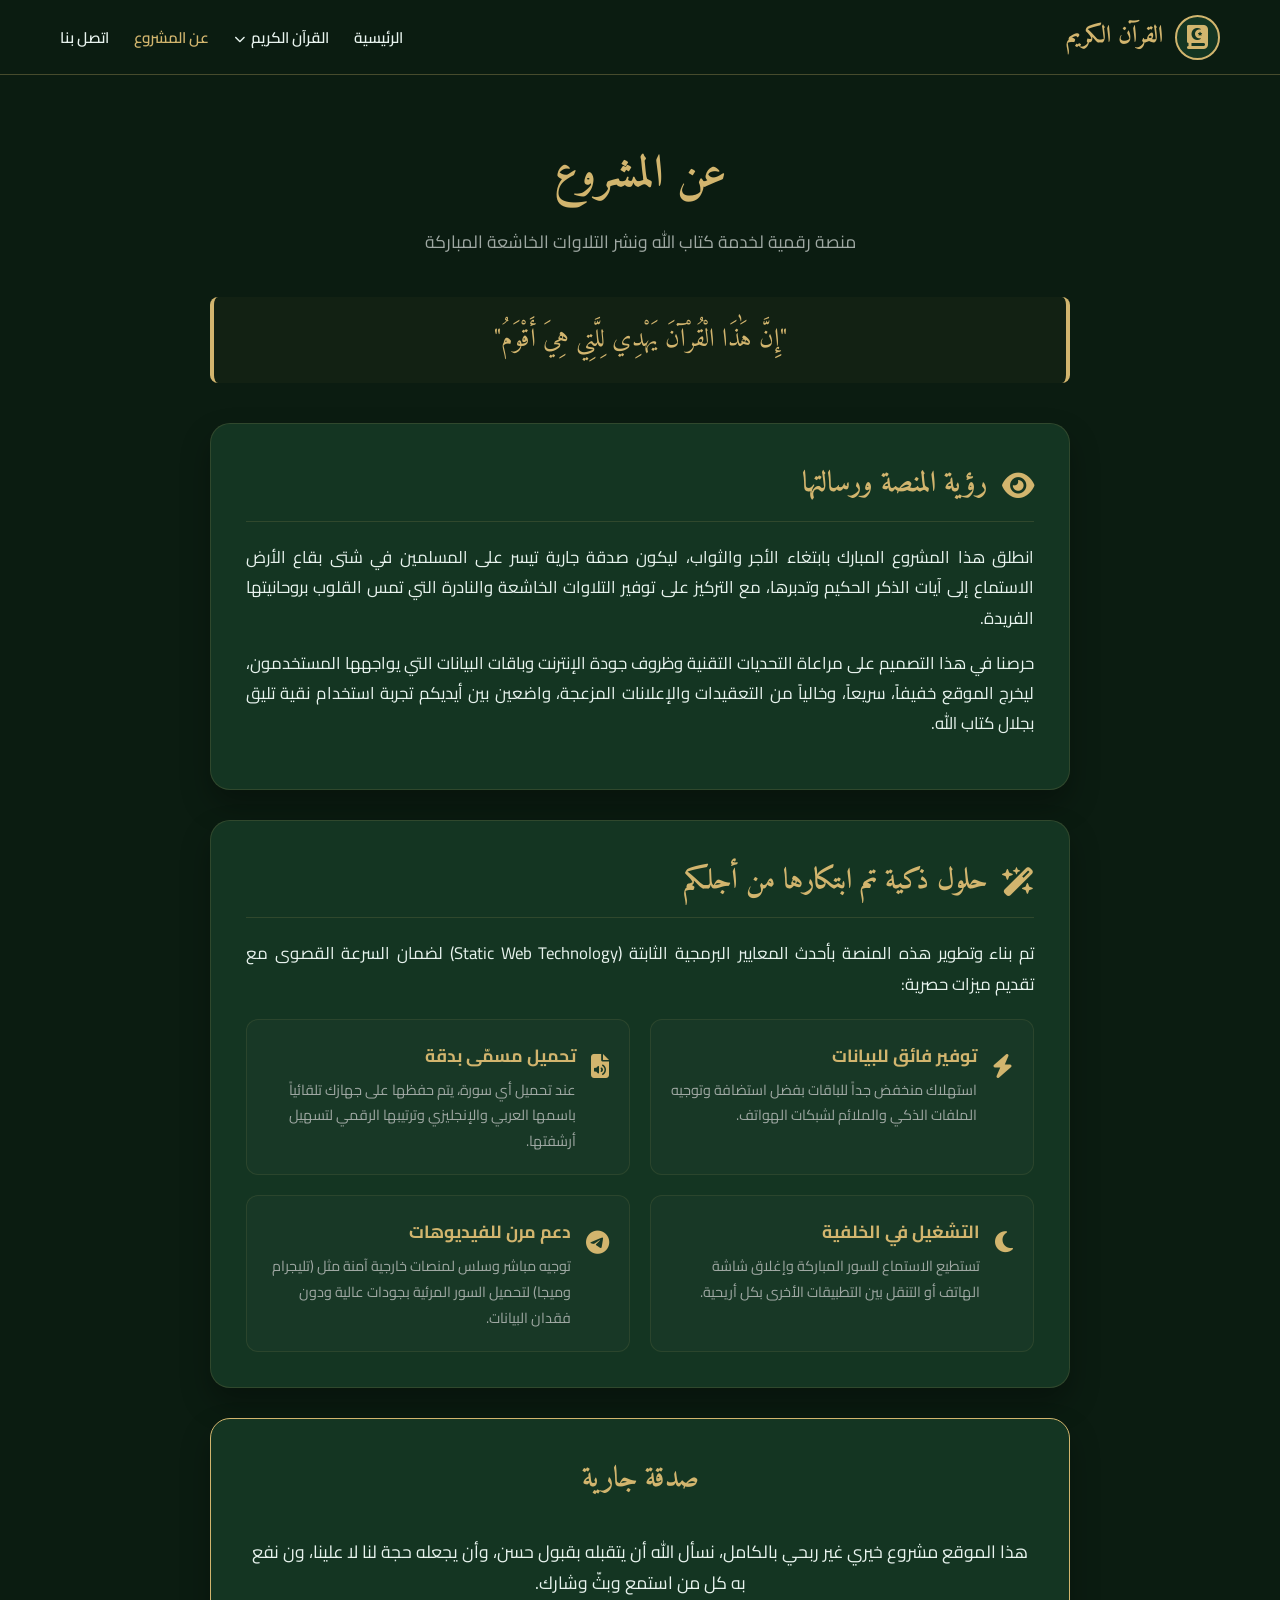
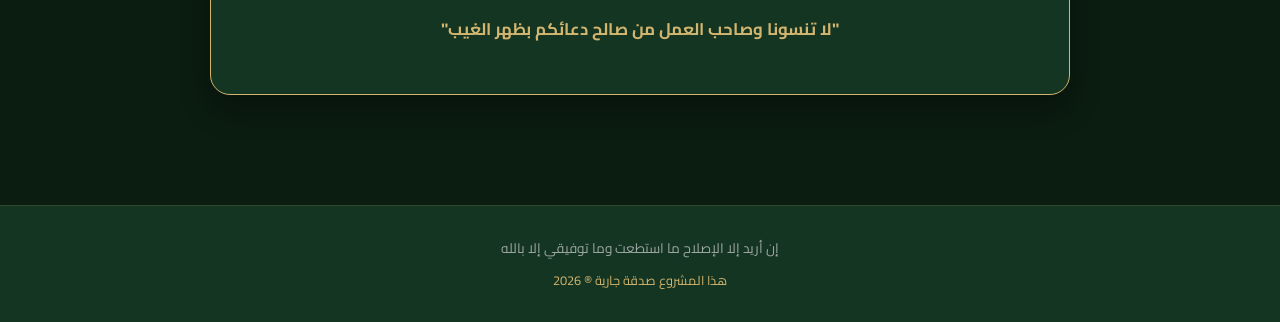
==== about.html @ a62d52bf "Create about.html" ====
<!DOCTYPE html>
<html lang="ar" dir="rtl">
<head>
    <meta charset="UTF-8">
    <meta name="viewport" content="width=device-width, initial-scale=1.0">
    <title>عن المشروع | المصحف الإلكتروني التفاعلي</title>
    <link rel="preconnect" href="https://fonts.googleapis.com">
    <link rel="preconnect" href="https://fonts.gstatic.com" crossorigin>
    <link href="https://fonts.googleapis.com/css2?family=Cairo:wght@300;400;600;700&family=Amiri:ital@0;1&display=swap" rel="stylesheet">
    <link rel="stylesheet" href="https://cdnjs.cloudflare.com/ajax/libs/font-awesome/6.4.0/css/all.min.css">
    
    <style>
        :root {
            --primary-green: #1a5e37; 
            --accent-gold: #d2b56e;    
            --bg-dark: #0b1c11;       
            --bg-card: #143522;       
            --text-light: #e8f3ee;    
            --text-muted: #9fa8a3;    
        }

        * { box-sizing: border-box; margin: 0; padding: 0; }

        body {
            font-family: 'Cairo', sans-serif;
            background-color: var(--bg-dark);
            color: var(--text-light);
            line-height: 1.8;
            padding-top: 75px;
        }

        /* شريط التنقل العلوي (متطابق تماماً) */
        .navbar {
            position: fixed;
            top: 0; left: 0; right: 0;
            background-color: #0b1c11; 
            border-bottom: 1px solid rgba(210, 181, 110, 0.3);
            z-index: 1000;
            height: 75px;
        }

        .nav-container {
            max-width: 1200px; margin: 0 auto;
            display: flex; justify-content: space-between; align-items: center;
            padding: 0 20px; height: 100%;
        }

        .nav-logo {
            display: flex; align-items: center; gap: 12px;
            color: var(--accent-gold); text-decoration: none;
            font-family: 'Amiri', serif; font-size: 1.5rem; font-weight: bold;
        }

        .nav-logo-icon {
            width: 45px; height: 45px; border-radius: 50%;
            border: 2px solid var(--accent-gold);
            display: flex; align-items: center; justify-content: center;
            background-color: var(--bg-card); color: var(--accent-gold);
        }

        .nav-links { display: flex; list-style: none; gap: 25px; align-items: center; }
        .nav-links a {
            color: var(--text-light); text-decoration: none;
            font-size: 0.95rem; font-weight: 600; transition: color 0.3s;
        }
        .nav-links a:hover, .nav-links a.active { color: var(--accent-gold); }

        /* القائمة المنسدلة */
        .dropdown { position: relative; }
        .dropdown-menu {
            display: none; position: absolute;
            top: 100%; right: 0; background-color: #0b1c11;
            border: 1px solid rgba(210, 181, 110, 0.3); border-radius: 8px;
            list-style: none; min-width: 180px; box-shadow: 0 8px 16px rgba(0,0,0,0.5);
            padding: 10px 0;
        }
        .dropdown-menu li a { display: block; padding: 10px 20px; color: var(--text-light); font-size: 0.9rem; }
        .dropdown-menu li a:hover { background-color: var(--bg-card); color: var(--accent-gold); }
        .dropdown:hover .dropdown-menu { display: block; }

        .burger { display: pointer; cursor: pointer; color: var(--accent-gold); font-size: 1.5rem; display: none; }

        /* حاوية المحتوى الرئيسي */
        .about-container {
            max-width: 900px; margin: 40px auto; padding: 20px;
        }

        .about-header {
            text-align: center; margin-bottom: 40px;
        }
        .about-header h1 {
            font-family: 'Amiri', serif; color: var(--accent-gold); font-size: 2.8rem; margin-bottom: 10px;
        }
        .about-header p { color: var(--text-muted); font-size: 1.1rem; }

        /* بطاقات المحتوى */
        .content-card {
            background-color: var(--bg-card); border-radius: 20px; padding: 35px;
            border: 1px solid rgba(210, 181, 110, 0.15); box-shadow: 0 15px 30px rgba(0,0,0,0.3);
            margin-bottom: 30px;
        }

        .content-card h2 {
            font-family: 'Amiri', serif; color: var(--accent-gold); font-size: 1.8rem;
            margin-bottom: 20px; display: flex; align-items: center; gap: 15px;
            border-bottom: 1px solid rgba(210, 181, 110, 0.15); padding-bottom: 10px;
        }

        .content-card p {
            font-size: 1.05rem; color: var(--text-light); text-align: justify; margin-bottom: 15px;
        }

        /* شبكة المميزات */
        .features-grid {
            display: grid; grid-template-columns: 1fr 1fr; gap: 20px; margin-top: 20px;
        }
        .feature-item {
            background: rgba(255,255,255,0.02); padding: 20px; border-radius: 12px;
            border: 1px solid rgba(210, 181, 110, 0.1); display: flex; gap: 15px;
        }
        .feature-icon {
            color: var(--accent-gold); font-size: 1.5rem; margin-top: 5px;
        }
        .feature-text h4 { color: var(--accent-gold); font-size: 1.1rem; margin-bottom: 5px; }
        .feature-text p { font-size: 0.9rem; color: var(--text-muted); margin: 0; text-align: right; }

        /* صندوق الآية الاستشهادية */
        .verse-box {
            text-align: center; font-family: 'Amiri', serif; font-size: 1.6rem;
            color: var(--accent-gold); padding: 20px; border-left: 4px solid var(--accent-gold);
            border-right: 4px solid var(--accent-gold); background: rgba(210, 181, 110, 0.03);
            margin: 40px 0; border-radius: 8px;
        }

        footer {
            text-align: center; padding: 30px 20px; background-color: var(--bg-card);
            color: var(--text-muted); font-size: 0.85rem; border-top: 1px solid rgba(210, 181, 110, 0.15); margin-top: 60px;
        }

        @media (max-width: 768px) {
            .nav-links {
                display: none; flex-direction: column; position: absolute;
                top: 75px; left: 0; right: 0; background-color: #0b1c11;
                padding: 20px; gap: 10px; border-bottom: 2px solid var(--accent-gold);
                text-align: center; box-shadow: 0 10px 20px rgba(0,0,0,0.5);
            }
            .nav-links.show { display: flex; }
            .dropdown-menu { position: relative; top: 0; width: 100%; box-shadow: none; border: none; display: none; }
            .dropdown.open .dropdown-menu { display: block; }
            .burger { display: block; }
            .features-grid { grid-template-columns: 1fr; }
            .about-header h1 { font-size: 2.2rem; }
            .content-card { padding: 20px; }
        }
    </style>
</head>
<body>

    <nav class="navbar">
        <div class="nav-container">
            <a href="index.html" class="nav-logo">
                <div class="nav-logo-icon"><i class="fa-solid fa-book-quran"></i></div>
                القرآن الكريم
            </a>
            <ul class="nav-links" id="navLinks">
                <li><a href="index.html">الرئيسية</a></li>
                <li class="dropdown" id="quranDropdown">
                    <a href="#" onclick="toggleDropdown(event)">القرآن الكريم <i class="fa-solid fa-chevron-down" style="font-size: 0.7rem; margin-right: 3px;"></i></a>
                    <ul class="dropdown-menu">
                        <li><a href="quran.html">استماع للمصحف</a></li>
                        <li><a href="#" onclick="alert('قريباً إن شاء الله: قسم مخصص لقراءة المصحف الشريف كاملاً ورقياً')">قراءة المصحف</a></li>
                    </ul>
                </li>
                <li><a href="about.html" class="active">عن المشروع</a></li>
                <li><a href="contact.html">اتصل بنا</a></li>
            </ul>
            <div class="burger" onclick="toggleNav()">
                <i class="fa-solid fa-bars"></i>
            </div>
        </div>
    </nav>

    <div class="about-container">
        <header class="about-header">
            <h1>عن المشروع</h1>
            <p>منصة رقمية لخدمة كتاب الله ونشر التلاوات الخاشعة المباركة</p>
        </header>

        <div class="verse-box">
            "إِنَّ هَٰذَا الْقُرْآنَ يَهْدِي لِلَّتِي هِيَ أَقْوَمُ"
        </div>

        <div class="content-card">
            <h2><i class="fa-solid fa-eye"></i> رؤية المنصة ورسالتها</h2>
            <p>
                انطلق هذا المشروع المبارك بابتغاء الأجر والثواب، ليكون صدقة جارية تيسر على المسلمين في شتى بقاع الأرض الاستماع إلى آيات الذكر الحكيم وتدبرها، مع التركيز على توفير التلاوات الخاشعة والنادرة التي تمس القلوب بروحانيتها الفريدة.
            </p>
            <p>
                حرصنا في هذا التصميم على مراعاة التحديات التقنية وظروف جودة الإنترنت وباقات البيانات التي يواجهها المستخدمون، ليخرج الموقع خفيفاً، سريعاً، وخالياً من التعقيدات والإعلانات المزعجة، واضعين بين أيديكم تجربة استخدام نقية تليق بجلال كتاب الله.
            </p>
        </div>

        <div class="content-card">
            <h2><i class="fa-solid fa-wand-magic-sparkles"></i> حلول ذكية تم ابتكارها من أجلكم</h2>
            <p>تم بناء وتطوير هذه المنصة بأحدث المعايير البرمجية الثابتة (Static Web Technology) لضمان السرعة القصوى مع تقديم ميزات حصرية:</p>
            
            <div class="features-grid">
                <div class="feature-item">
                    <div class="feature-icon"><i class="fa-solid fa-bolt"></i></div>
                    <div class="feature-text">
                        <h4>توفير فائق للبيانات</h4>
                        <p>استهلاك منخفض جداً للباقات بفضل استضافة وتوجيه الملفات الذكي والملائم لشبكات الهواتف.</p>
                    </div>
                </div>
                <div class="feature-item">
                    <div class="feature-icon"><i class="fa-solid fa-file-audio"></i></div>
                    <div class="feature-text">
                        <h4>تحميل مسمّى بدقة</h4>
                        <p>عند تحميل أي سورة، يتم حفظها على جهازك تلقائياً باسمها العربي والإنجليزي وترتيبها الرقمي لتسهيل أرشفتها.</p>
                    </div>
                </div>
                <div class="feature-item">
                    <div class="feature-icon"><i class="fa-solid fa-moon"></i></div>
                    <div class="feature-text">
                        <h4>التشغيل في الخلفية</h4>
                        <p>تستطيع الاستماع للسور المباركة وإغلاق شاشة الهاتف أو التنقل بين التطبيقات الأخرى بكل أريحية.</p>
                    </div>
                </div>
                <div class="feature-item">
                    <div class="feature-icon"><i class="fa-brands fa-telegram"></i></div>
                    <div class="feature-text">
                        <h4>دعم مرن للفيديوهات</h4>
                        <p>توجيه مباشر وسلس لمنصات خارجية آمنة مثل (تليجرام وميجا) لتحميل السور المرئية بجودات عالية ودون فقدان البيانات.</p>
                    </div>
                </div>
            </div>
        </div>

        <div class="content-card" style="text-align: center; border-color: var(--accent-gold);">
            <h2 style="justify-content: center; border: none; color: var(--accent-gold);">صدقة جارية</h2>
            <p style="text-align: center; font-size: 1.1rem;">
                هذا الموقع مشروع خيري غير ربحي بالكامل، نسأل الله أن يتقبله بقبول حسن، وأن يجعله حجة لنا لا علينا، ون نفع به كل من استمع وبثّ وشارك.
            </p>
            <p style="text-align: center; color: var(--accent-gold); font-weight: bold; margin-top: 15px;">
                "لا تنسونا وصاحب العمل من صالح دعائكم بظهر الغيب"
            </p>
        </div>
    </div>

    <footer>
        <p>إن أريد إلا الإصلاح ما استطعت وما توفيقي إلا بالله</p>
        <p style="margin-top: 8px; color: var(--accent-gold); font-size: 0.8rem;">هذا المشروع صدقة جارية ® 2026</p>
    </footer>

    <script>
        function toggleNav() { document.getElementById('navLinks').classList.toggle('show'); }
        function toggleDropdown(event) {
            if (window.innerWidth <= 768) {
                event.preventDefault();
                document.getElementById('quranDropdown').classList.toggle('open');
            }
        }
    </script>
</body>
</html>
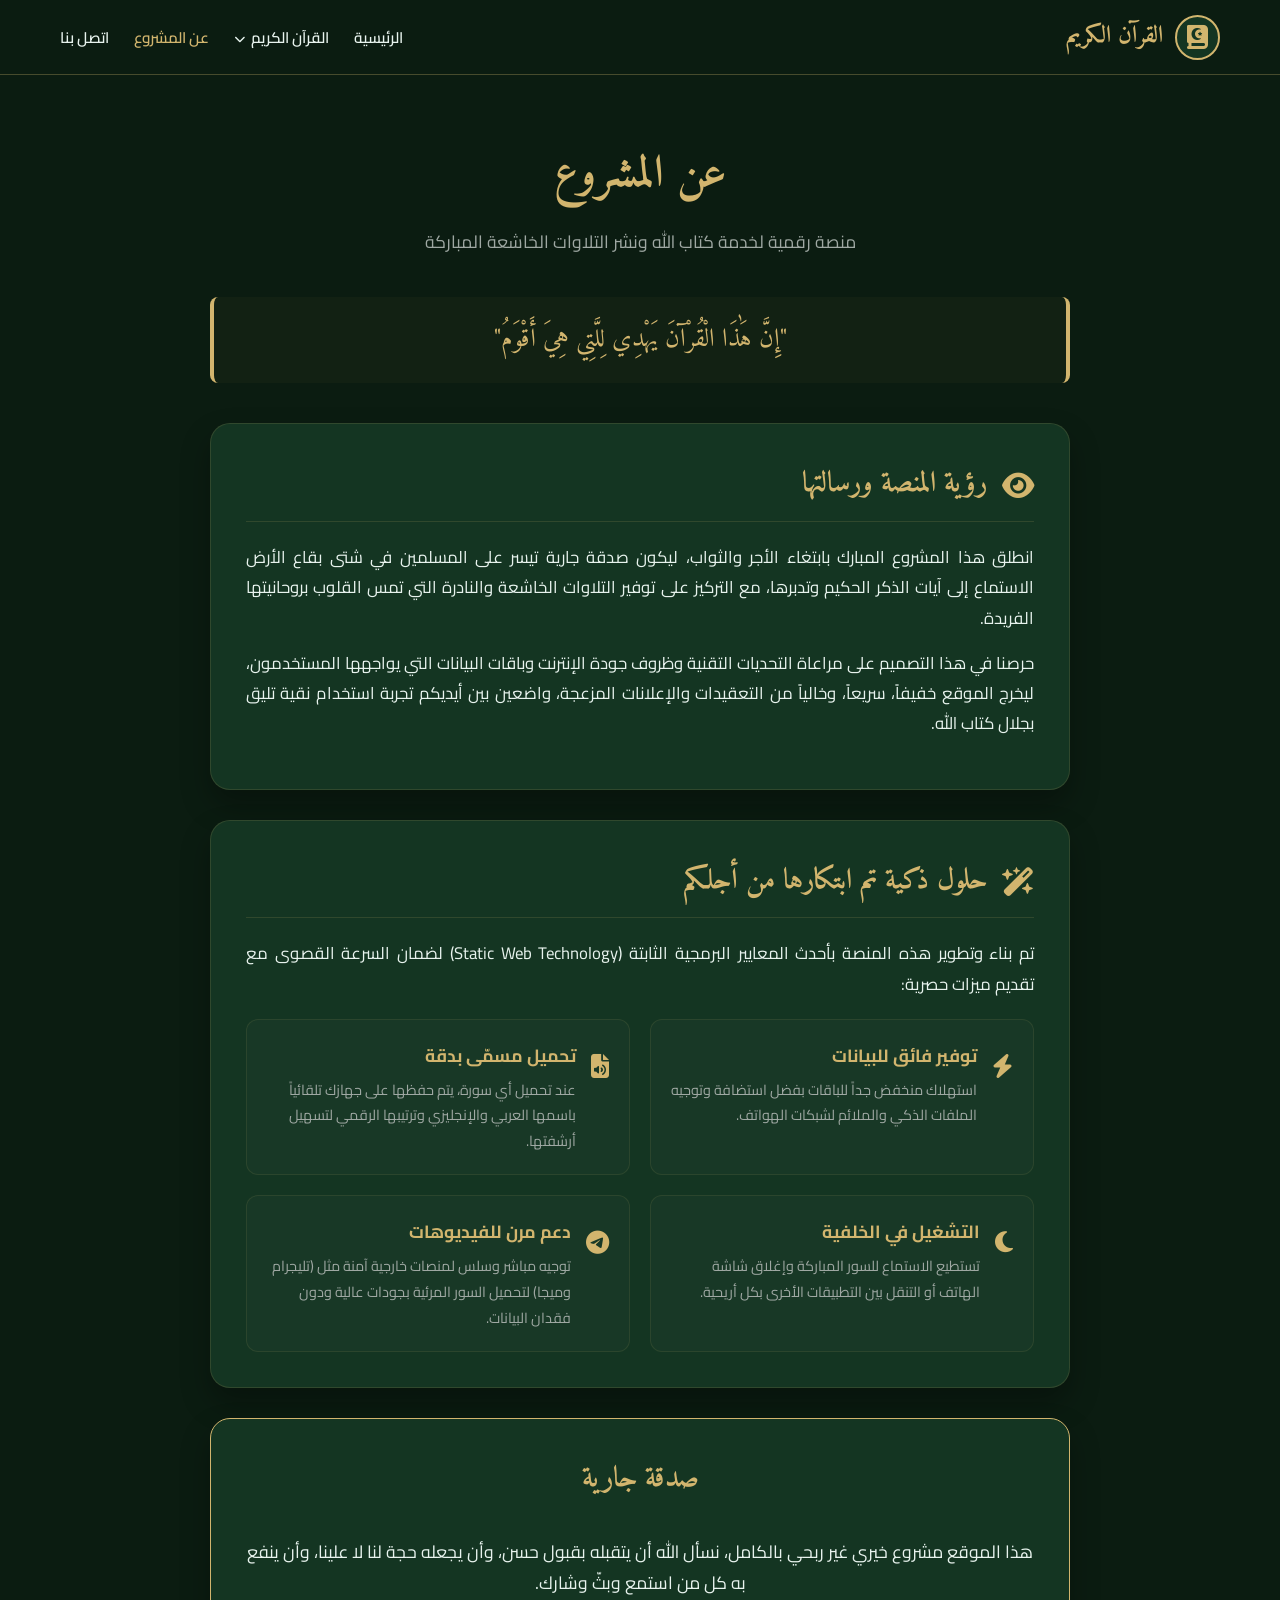
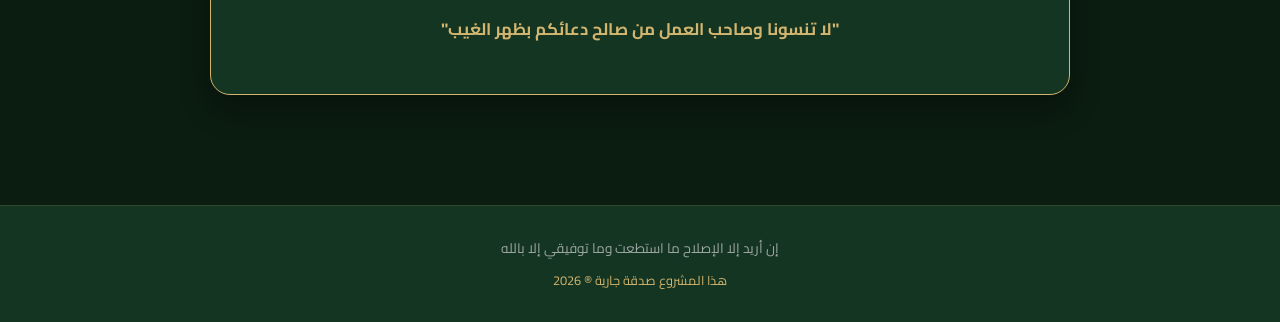
==== commit 7d53bbde: "Update about.html" ====
--- a/about.html
+++ b/about.html
@@ -1,6 +1,15 @@
 <!DOCTYPE html>
 <html lang="ar" dir="rtl">
 <head>
+    <script async src="https://www.googletagmanager.com/gtag/js?id=G-TY6ZGKB8WK"></script>
+    <script>
+      window.dataLayer = window.dataLayer || [];
+      function gtag(){dataLayer.push(arguments);}
+      gtag('js', new Date());
+
+      gtag('config', 'G-TY6ZGKB8WK');
+    </script>
+
     <meta charset="UTF-8">
     <meta name="viewport" content="width=device-width, initial-scale=1.0">
     <title>عن المشروع | المصحف الإلكتروني التفاعلي</title>
@@ -29,7 +38,7 @@
             padding-top: 75px;
         }
 
-        /* شريط التنقل العلوي (متطابق تماماً) */
+        /* شريط التنقل العلوي */
         .navbar {
             position: fixed;
             top: 0; left: 0; right: 0;
@@ -78,7 +87,7 @@
         .dropdown-menu li a:hover { background-color: var(--bg-card); color: var(--accent-gold); }
         .dropdown:hover .dropdown-menu { display: block; }
 
-        .burger { display: pointer; cursor: pointer; color: var(--accent-gold); font-size: 1.5rem; display: none; }
+        .burger { cursor: pointer; color: var(--accent-gold); font-size: 1.5rem; display: none; }
 
         /* حاوية المحتوى الرئيسي */
         .about-container {
@@ -168,7 +177,7 @@
                     <a href="#" onclick="toggleDropdown(event)">القرآن الكريم <i class="fa-solid fa-chevron-down" style="font-size: 0.7rem; margin-right: 3px;"></i></a>
                     <ul class="dropdown-menu">
                         <li><a href="quran.html">استماع للمصحف</a></li>
-                        <li><a href="#" onclick="alert('قريباً إن شاء الله: قسم مخصص لقراءة المصحف الشريف كاملاً ورقياً')">قراءة المصحف</a></li>
+                        <li><a href="read.html">قراءة المصحف</a></li>
                     </ul>
                 </li>
                 <li><a href="about.html" class="active">عن المشروع</a></li>
@@ -187,7 +196,7 @@
         </header>
 
         <div class="verse-box">
-            "إِنَّ هَٰذَا الْقُرْآنَ يَهْدِي لِلَّتِي هِيَ أَقْوَمُ"
+            "إِنَّ هَٰذَا الْقُرْآنَ يَهْدِي لِلَّتِي هِيَ أَقْوَمُ"
         </div>
 
         <div class="content-card">
@@ -239,7 +248,7 @@
         <div class="content-card" style="text-align: center; border-color: var(--accent-gold);">
             <h2 style="justify-content: center; border: none; color: var(--accent-gold);">صدقة جارية</h2>
             <p style="text-align: center; font-size: 1.1rem;">
-                هذا الموقع مشروع خيري غير ربحي بالكامل، نسأل الله أن يتقبله بقبول حسن، وأن يجعله حجة لنا لا علينا، ون نفع به كل من استمع وبثّ وشارك.
+                هذا الموقع مشروع خيري غير ربحي بالكامل، نسأل الله أن يتقبله بقبول حسن، وأن يجعله حجة لنا لا علينا، وأن ينفع به كل من استمع وبثّ وشارك.
             </p>
             <p style="text-align: center; color: var(--accent-gold); font-weight: bold; margin-top: 15px;">
                 "لا تنسونا وصاحب العمل من صالح دعائكم بظهر الغيب"
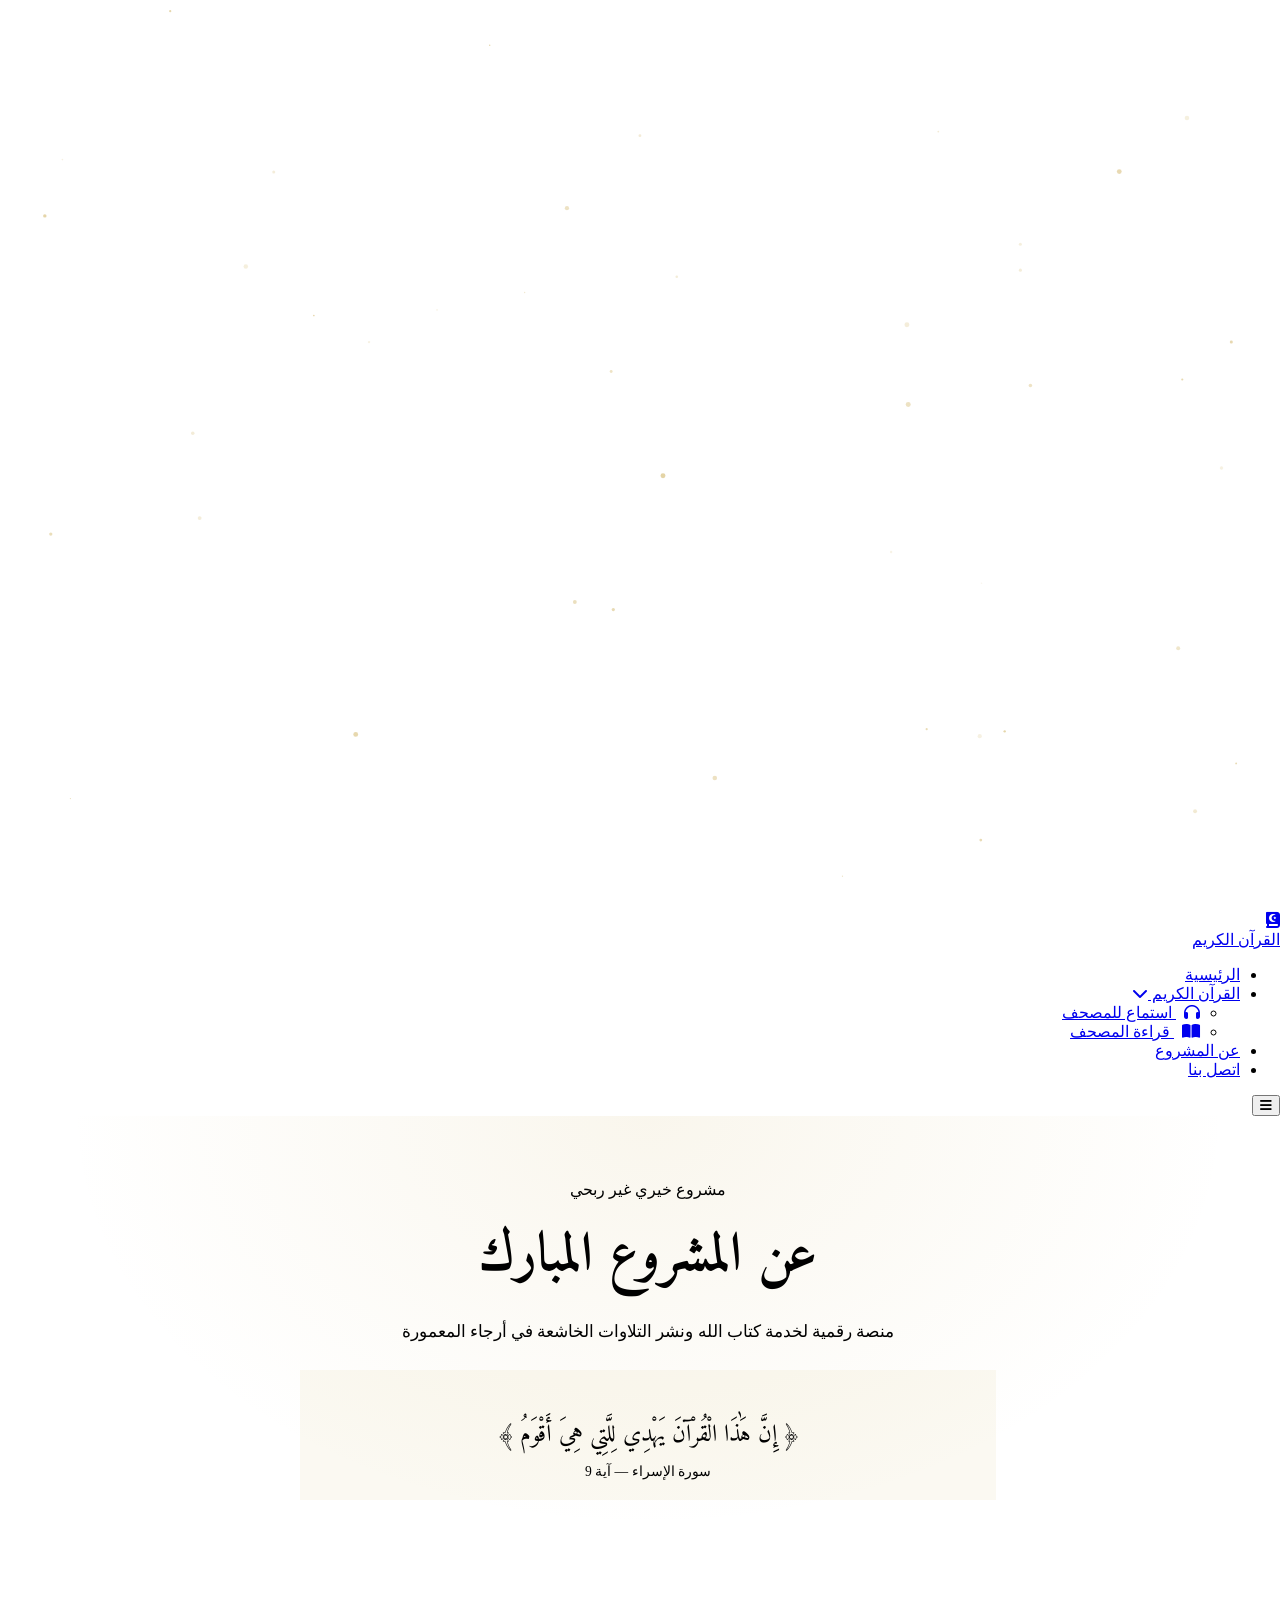
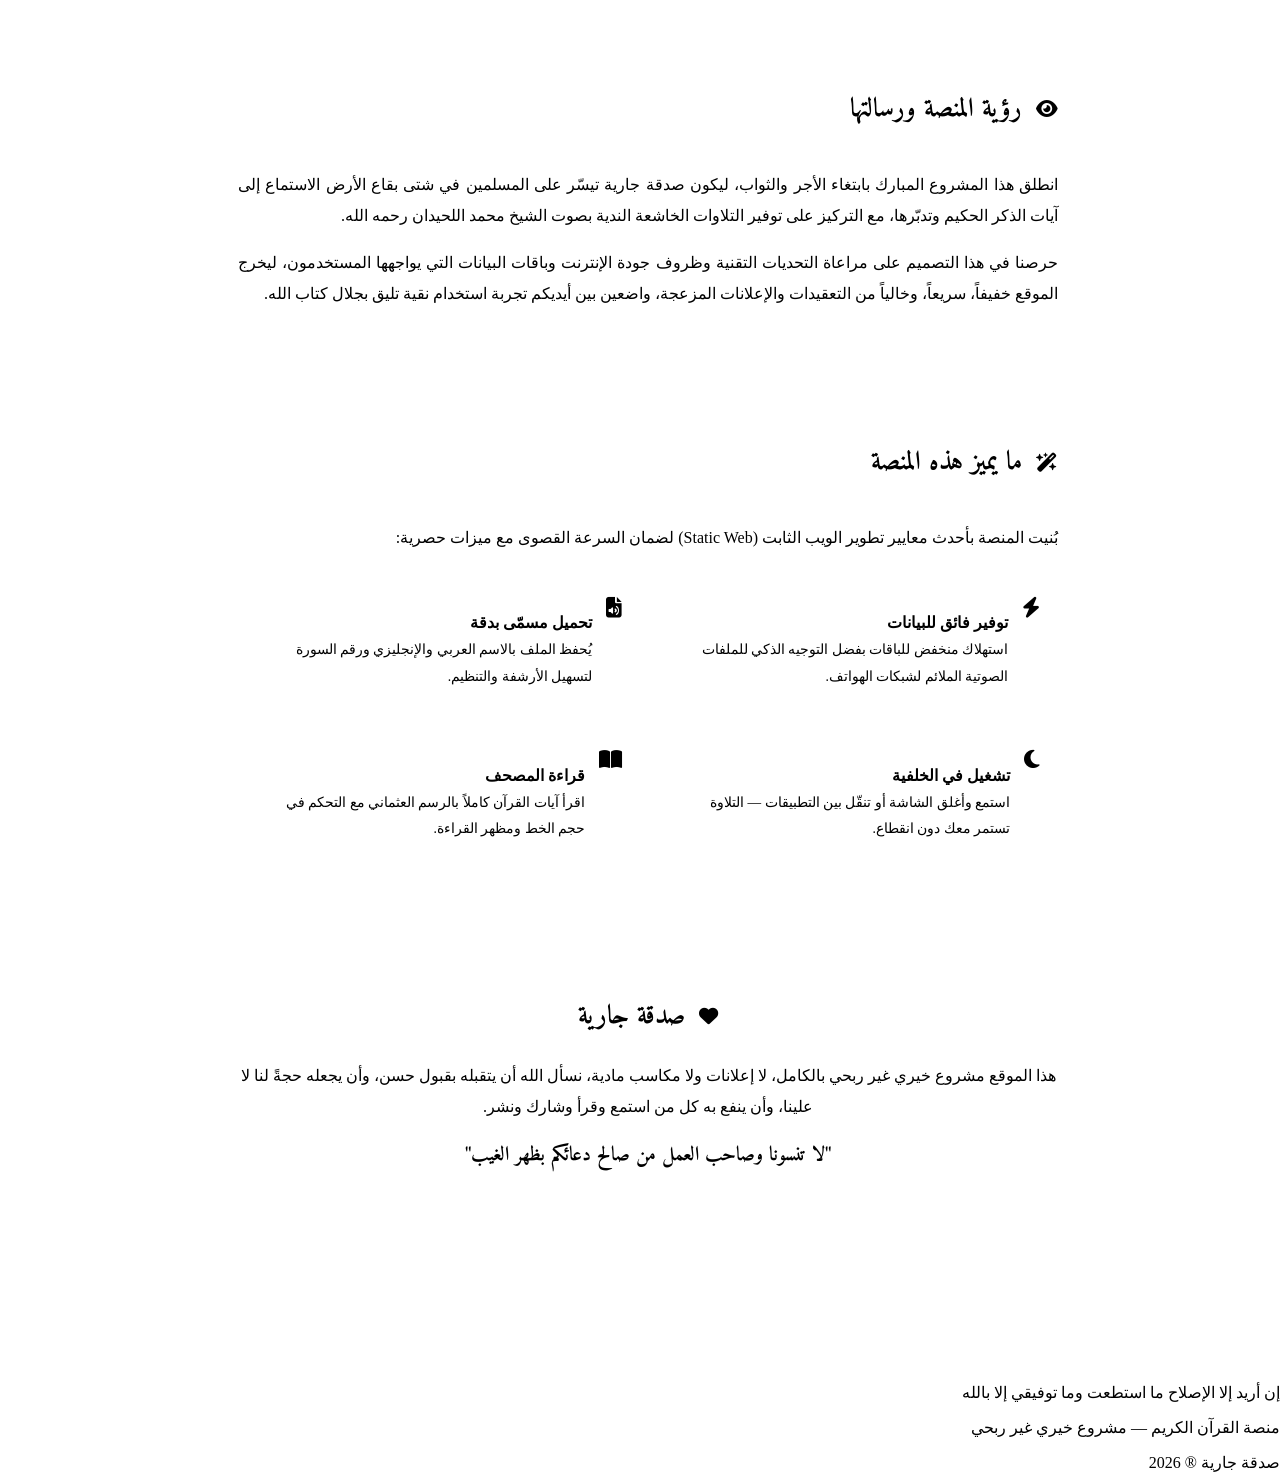
==== commit 55b82350: "Update about.html كلاود" ====
--- a/about.html
+++ b/about.html
@@ -1,274 +1,242 @@
 <!DOCTYPE html>
 <html lang="ar" dir="rtl">
 <head>
-    <script async src="https://www.googletagmanager.com/gtag/js?id=G-TY6ZGKB8WK"></script>
-    <script>
-      window.dataLayer = window.dataLayer || [];
-      function gtag(){dataLayer.push(arguments);}
-      gtag('js', new Date());
-
-      gtag('config', 'G-TY6ZGKB8WK');
-    </script>
-
-    <meta charset="UTF-8">
-    <meta name="viewport" content="width=device-width, initial-scale=1.0">
-    <title>عن المشروع | المصحف الإلكتروني التفاعلي</title>
-    <link rel="preconnect" href="https://fonts.googleapis.com">
-    <link rel="preconnect" href="https://fonts.gstatic.com" crossorigin>
-    <link href="https://fonts.googleapis.com/css2?family=Cairo:wght@300;400;600;700&family=Amiri:ital@0;1&display=swap" rel="stylesheet">
-    <link rel="stylesheet" href="https://cdnjs.cloudflare.com/ajax/libs/font-awesome/6.4.0/css/all.min.css">
-    
-    <style>
-        :root {
-            --primary-green: #1a5e37; 
-            --accent-gold: #d2b56e;    
-            --bg-dark: #0b1c11;       
-            --bg-card: #143522;       
-            --text-light: #e8f3ee;    
-            --text-muted: #9fa8a3;    
-        }
-
-        * { box-sizing: border-box; margin: 0; padding: 0; }
-
-        body {
-            font-family: 'Cairo', sans-serif;
-            background-color: var(--bg-dark);
-            color: var(--text-light);
-            line-height: 1.8;
-            padding-top: 75px;
-        }
-
-        /* شريط التنقل العلوي */
-        .navbar {
-            position: fixed;
-            top: 0; left: 0; right: 0;
-            background-color: #0b1c11; 
-            border-bottom: 1px solid rgba(210, 181, 110, 0.3);
-            z-index: 1000;
-            height: 75px;
-        }
-
-        .nav-container {
-            max-width: 1200px; margin: 0 auto;
-            display: flex; justify-content: space-between; align-items: center;
-            padding: 0 20px; height: 100%;
-        }
-
-        .nav-logo {
-            display: flex; align-items: center; gap: 12px;
-            color: var(--accent-gold); text-decoration: none;
-            font-family: 'Amiri', serif; font-size: 1.5rem; font-weight: bold;
-        }
-
-        .nav-logo-icon {
-            width: 45px; height: 45px; border-radius: 50%;
-            border: 2px solid var(--accent-gold);
-            display: flex; align-items: center; justify-content: center;
-            background-color: var(--bg-card); color: var(--accent-gold);
-        }
-
-        .nav-links { display: flex; list-style: none; gap: 25px; align-items: center; }
-        .nav-links a {
-            color: var(--text-light); text-decoration: none;
-            font-size: 0.95rem; font-weight: 600; transition: color 0.3s;
-        }
-        .nav-links a:hover, .nav-links a.active { color: var(--accent-gold); }
-
-        /* القائمة المنسدلة */
-        .dropdown { position: relative; }
-        .dropdown-menu {
-            display: none; position: absolute;
-            top: 100%; right: 0; background-color: #0b1c11;
-            border: 1px solid rgba(210, 181, 110, 0.3); border-radius: 8px;
-            list-style: none; min-width: 180px; box-shadow: 0 8px 16px rgba(0,0,0,0.5);
-            padding: 10px 0;
-        }
-        .dropdown-menu li a { display: block; padding: 10px 20px; color: var(--text-light); font-size: 0.9rem; }
-        .dropdown-menu li a:hover { background-color: var(--bg-card); color: var(--accent-gold); }
-        .dropdown:hover .dropdown-menu { display: block; }
-
-        .burger { cursor: pointer; color: var(--accent-gold); font-size: 1.5rem; display: none; }
-
-        /* حاوية المحتوى الرئيسي */
-        .about-container {
-            max-width: 900px; margin: 40px auto; padding: 20px;
-        }
-
-        .about-header {
-            text-align: center; margin-bottom: 40px;
-        }
-        .about-header h1 {
-            font-family: 'Amiri', serif; color: var(--accent-gold); font-size: 2.8rem; margin-bottom: 10px;
-        }
-        .about-header p { color: var(--text-muted); font-size: 1.1rem; }
-
-        /* بطاقات المحتوى */
-        .content-card {
-            background-color: var(--bg-card); border-radius: 20px; padding: 35px;
-            border: 1px solid rgba(210, 181, 110, 0.15); box-shadow: 0 15px 30px rgba(0,0,0,0.3);
-            margin-bottom: 30px;
-        }
-
-        .content-card h2 {
-            font-family: 'Amiri', serif; color: var(--accent-gold); font-size: 1.8rem;
-            margin-bottom: 20px; display: flex; align-items: center; gap: 15px;
-            border-bottom: 1px solid rgba(210, 181, 110, 0.15); padding-bottom: 10px;
-        }
-
-        .content-card p {
-            font-size: 1.05rem; color: var(--text-light); text-align: justify; margin-bottom: 15px;
-        }
-
-        /* شبكة المميزات */
-        .features-grid {
-            display: grid; grid-template-columns: 1fr 1fr; gap: 20px; margin-top: 20px;
-        }
-        .feature-item {
-            background: rgba(255,255,255,0.02); padding: 20px; border-radius: 12px;
-            border: 1px solid rgba(210, 181, 110, 0.1); display: flex; gap: 15px;
-        }
-        .feature-icon {
-            color: var(--accent-gold); font-size: 1.5rem; margin-top: 5px;
-        }
-        .feature-text h4 { color: var(--accent-gold); font-size: 1.1rem; margin-bottom: 5px; }
-        .feature-text p { font-size: 0.9rem; color: var(--text-muted); margin: 0; text-align: right; }
-
-        /* صندوق الآية الاستشهادية */
-        .verse-box {
-            text-align: center; font-family: 'Amiri', serif; font-size: 1.6rem;
-            color: var(--accent-gold); padding: 20px; border-left: 4px solid var(--accent-gold);
-            border-right: 4px solid var(--accent-gold); background: rgba(210, 181, 110, 0.03);
-            margin: 40px 0; border-radius: 8px;
-        }
-
-        footer {
-            text-align: center; padding: 30px 20px; background-color: var(--bg-card);
-            color: var(--text-muted); font-size: 0.85rem; border-top: 1px solid rgba(210, 181, 110, 0.15); margin-top: 60px;
-        }
-
-        @media (max-width: 768px) {
-            .nav-links {
-                display: none; flex-direction: column; position: absolute;
-                top: 75px; left: 0; right: 0; background-color: #0b1c11;
-                padding: 20px; gap: 10px; border-bottom: 2px solid var(--accent-gold);
-                text-align: center; box-shadow: 0 10px 20px rgba(0,0,0,0.5);
-            }
-            .nav-links.show { display: flex; }
-            .dropdown-menu { position: relative; top: 0; width: 100%; box-shadow: none; border: none; display: none; }
-            .dropdown.open .dropdown-menu { display: block; }
-            .burger { display: block; }
-            .features-grid { grid-template-columns: 1fr; }
-            .about-header h1 { font-size: 2.2rem; }
-            .content-card { padding: 20px; }
-        }
-    </style>
+  <script async src="https://www.googletagmanager.com/gtag/js?id=G-TY6ZGKB8WK"></script>
+  <script>
+    window.dataLayer = window.dataLayer || [];
+    function gtag(){dataLayer.push(arguments);}
+    gtag('js', new Date()); gtag('config', 'G-TY6ZGKB8WK');
+  </script>
+  <meta charset="UTF-8">
+  <meta name="viewport" content="width=device-width, initial-scale=1.0">
+  <title>عن المشروع | القرآن الكريم صدقة جارية</title>
+  <link rel="preconnect" href="https://fonts.googleapis.com">
+  <link rel="preconnect" href="https://fonts.gstatic.com" crossorigin>
+  <link href="https://fonts.googleapis.com/css2?family=Cairo:wght@300;400;600;700;900&family=Amiri:ital,wght@0,400;0,700;1,400&display=swap" rel="stylesheet">
+  <link rel="stylesheet" href="https://cdnjs.cloudflare.com/ajax/libs/font-awesome/6.4.0/css/all.min.css">
+  <link rel="stylesheet" href="style.css">
+  <style>
+    .page-body { padding-top: var(--nav-h); }
+
+    .page-hero {
+      background: linear-gradient(135deg, var(--green-mid) 0%, var(--green-deep) 100%);
+      border-bottom: 1px solid var(--gold-border);
+      padding: 64px 24px; text-align: center; position: relative; overflow: hidden;
+    }
+    .page-hero::before {
+      content: ''; position: absolute; inset: 0;
+      background: radial-gradient(ellipse at 50% 0%, rgba(201,168,76,0.1) 0%, transparent 65%);
+    }
+    .page-hero .section-label { position: relative; }
+    .page-hero h1 {
+      font-family: 'Amiri', serif; font-size: clamp(2.2rem, 5vw, 3.4rem);
+      color: var(--gold); position: relative; margin: 10px 0 12px;
+    }
+    .page-hero p { color: var(--text-soft); position: relative; font-size: 1.05rem; }
+
+    /* ── آية الهيدر ── */
+    .hero-verse-block {
+      max-width: 640px; margin: 28px auto 0;
+      padding: 20px 28px;
+      background: rgba(201,168,76,0.07);
+      border: 1px solid var(--gold-border);
+      border-radius: var(--radius-lg);
+      position: relative; z-index: 1;
+    }
+    .hero-verse-block p {
+      font-family: 'Amiri', serif; font-size: 1.5rem;
+      color: var(--gold); margin-bottom: 6px;
+    }
+    .hero-verse-block small { color: var(--text-soft); font-size: 0.85rem; }
+
+    /* ── محتوى ── */
+    .about-container { max-width: 900px; margin: 60px auto; padding: 0 24px 80px; }
+
+    .content-card {
+      background: var(--green-card);
+      border: 1px solid var(--gold-border);
+      border-radius: var(--radius-lg);
+      padding: 40px; margin-bottom: 28px;
+      box-shadow: var(--shadow);
+      position: relative; overflow: hidden;
+    }
+    .content-card::before {
+      content: ''; position: absolute; top: 0; left: 0;
+      width: 4px; height: 100%;
+      background: linear-gradient(180deg, var(--gold), transparent);
+    }
+
+    .card-heading {
+      font-family: 'Amiri', serif; font-size: 1.65rem; color: var(--gold);
+      display: flex; align-items: center; gap: 14px;
+      padding-bottom: 16px; margin-bottom: 20px;
+      border-bottom: 1px solid var(--gold-border);
+    }
+    .card-heading i { font-size: 1.2rem; }
+
+    .content-card p {
+      color: var(--text); font-size: 1rem;
+      text-align: justify; margin-bottom: 14px; line-height: 1.95;
+    }
+    .content-card p:last-child { margin-bottom: 0; }
+
+    /* ── شبكة الميزات ── */
+    .feat-grid {
+      display: grid; grid-template-columns: 1fr 1fr;
+      gap: 16px; margin-top: 20px;
+    }
+    .feat-item {
+      background: var(--green-accent);
+      border: 1px solid var(--gold-border);
+      border-radius: var(--radius-md);
+      padding: 20px 18px; display: flex; gap: 14px;
+      transition: var(--transition);
+    }
+    .feat-item:hover { border-color: var(--gold); background: var(--gold-dim); }
+    .feat-item i { color: var(--gold); font-size: 1.3rem; margin-top: 3px; flex-shrink: 0; }
+    .feat-item h4 { color: var(--gold); font-size: 0.97rem; margin-bottom: 5px; }
+    .feat-item p { font-size: 0.85rem; color: var(--text-soft); margin: 0; text-align: right; }
+
+    /* ── بطاقة الدعاء ── */
+    .dua-card {
+      text-align: center;
+      border-color: var(--gold) !important;
+      background: linear-gradient(135deg, var(--green-card) 0%, var(--green-accent) 100%) !important;
+    }
+    .dua-card .card-heading { justify-content: center; border: none; padding-bottom: 0; }
+    .dua-card p { text-align: center !important; }
+    .dua-card .dua-text {
+      font-family: 'Amiri', serif; font-size: 1.25rem;
+      color: var(--gold); font-weight: 700; margin-top: 8px;
+    }
+
+    @media (max-width: 768px) {
+      .feat-grid { grid-template-columns: 1fr; }
+      .content-card { padding: 24px 20px; }
+    }
+  </style>
 </head>
-<body>
-
-    <nav class="navbar">
-        <div class="nav-container">
-            <a href="index.html" class="nav-logo">
-                <div class="nav-logo-icon"><i class="fa-solid fa-book-quran"></i></div>
-                القرآن الكريم
-            </a>
-            <ul class="nav-links" id="navLinks">
-                <li><a href="index.html">الرئيسية</a></li>
-                <li class="dropdown" id="quranDropdown">
-                    <a href="#" onclick="toggleDropdown(event)">القرآن الكريم <i class="fa-solid fa-chevron-down" style="font-size: 0.7rem; margin-right: 3px;"></i></a>
-                    <ul class="dropdown-menu">
-                        <li><a href="quran.html">استماع للمصحف</a></li>
-                        <li><a href="read.html">قراءة المصحف</a></li>
-                    </ul>
-                </li>
-                <li><a href="about.html" class="active">عن المشروع</a></li>
-                <li><a href="contact.html">اتصل بنا</a></li>
-            </ul>
-            <div class="burger" onclick="toggleNav()">
-                <i class="fa-solid fa-bars"></i>
-            </div>
-        </div>
-    </nav>
-
-    <div class="about-container">
-        <header class="about-header">
-            <h1>عن المشروع</h1>
-            <p>منصة رقمية لخدمة كتاب الله ونشر التلاوات الخاشعة المباركة</p>
-        </header>
-
-        <div class="verse-box">
-            "إِنَّ هَٰذَا الْقُرْآنَ يَهْدِي لِلَّتِي هِيَ أَقْوَمُ"
-        </div>
-
-        <div class="content-card">
-            <h2><i class="fa-solid fa-eye"></i> رؤية المنصة ورسالتها</h2>
-            <p>
-                انطلق هذا المشروع المبارك بابتغاء الأجر والثواب، ليكون صدقة جارية تيسر على المسلمين في شتى بقاع الأرض الاستماع إلى آيات الذكر الحكيم وتدبرها، مع التركيز على توفير التلاوات الخاشعة والنادرة التي تمس القلوب بروحانيتها الفريدة.
-            </p>
-            <p>
-                حرصنا في هذا التصميم على مراعاة التحديات التقنية وظروف جودة الإنترنت وباقات البيانات التي يواجهها المستخدمون، ليخرج الموقع خفيفاً، سريعاً، وخالياً من التعقيدات والإعلانات المزعجة، واضعين بين أيديكم تجربة استخدام نقية تليق بجلال كتاب الله.
-            </p>
-        </div>
-
-        <div class="content-card">
-            <h2><i class="fa-solid fa-wand-magic-sparkles"></i> حلول ذكية تم ابتكارها من أجلكم</h2>
-            <p>تم بناء وتطوير هذه المنصة بأحدث المعايير البرمجية الثابتة (Static Web Technology) لضمان السرعة القصوى مع تقديم ميزات حصرية:</p>
-            
-            <div class="features-grid">
-                <div class="feature-item">
-                    <div class="feature-icon"><i class="fa-solid fa-bolt"></i></div>
-                    <div class="feature-text">
-                        <h4>توفير فائق للبيانات</h4>
-                        <p>استهلاك منخفض جداً للباقات بفضل استضافة وتوجيه الملفات الذكي والملائم لشبكات الهواتف.</p>
-                    </div>
-                </div>
-                <div class="feature-item">
-                    <div class="feature-icon"><i class="fa-solid fa-file-audio"></i></div>
-                    <div class="feature-text">
-                        <h4>تحميل مسمّى بدقة</h4>
-                        <p>عند تحميل أي سورة، يتم حفظها على جهازك تلقائياً باسمها العربي والإنجليزي وترتيبها الرقمي لتسهيل أرشفتها.</p>
-                    </div>
-                </div>
-                <div class="feature-item">
-                    <div class="feature-icon"><i class="fa-solid fa-moon"></i></div>
-                    <div class="feature-text">
-                        <h4>التشغيل في الخلفية</h4>
-                        <p>تستطيع الاستماع للسور المباركة وإغلاق شاشة الهاتف أو التنقل بين التطبيقات الأخرى بكل أريحية.</p>
-                    </div>
-                </div>
-                <div class="feature-item">
-                    <div class="feature-icon"><i class="fa-brands fa-telegram"></i></div>
-                    <div class="feature-text">
-                        <h4>دعم مرن للفيديوهات</h4>
-                        <p>توجيه مباشر وسلس لمنصات خارجية آمنة مثل (تليجرام وميجا) لتحميل السور المرئية بجودات عالية ودون فقدان البيانات.</p>
-                    </div>
-                </div>
-            </div>
-        </div>
-
-        <div class="content-card" style="text-align: center; border-color: var(--accent-gold);">
-            <h2 style="justify-content: center; border: none; color: var(--accent-gold);">صدقة جارية</h2>
-            <p style="text-align: center; font-size: 1.1rem;">
-                هذا الموقع مشروع خيري غير ربحي بالكامل، نسأل الله أن يتقبله بقبول حسن، وأن يجعله حجة لنا لا علينا، وأن ينفع به كل من استمع وبثّ وشارك.
-            </p>
-            <p style="text-align: center; color: var(--accent-gold); font-weight: bold; margin-top: 15px;">
-                "لا تنسونا وصاحب العمل من صالح دعائكم بظهر الغيب"
-            </p>
-        </div>
+<body class="page-body">
+
+<canvas id="particles-canvas"></canvas>
+
+<nav class="navbar">
+  <div class="nav-container">
+    <a href="index.html" class="nav-logo">
+      <div class="nav-logo-icon"><i class="fa-solid fa-book-quran"></i></div>
+      القرآن الكريم
+    </a>
+    <ul class="nav-links" id="navLinks">
+      <li><a href="index.html">الرئيسية</a></li>
+      <li class="dropdown" id="quranDropdown">
+        <a href="#" class="dropdown-toggle" onclick="toggleDropdown(event)">
+          القرآن الكريم <i class="fa-solid fa-chevron-down chevron"></i>
+        </a>
+        <ul class="dropdown-menu">
+          <li><a href="quran.html"><i class="fa-solid fa-headphones" style="color:var(--gold);margin-left:8px"></i> استماع للمصحف</a></li>
+          <li><a href="read.html"><i class="fa-solid fa-book-open" style="color:var(--gold);margin-left:8px"></i> قراءة المصحف</a></li>
+        </ul>
+      </li>
+      <li><a href="about.html" class="active">عن المشروع</a></li>
+      <li><a href="contact.html">اتصل بنا</a></li>
+    </ul>
+    <button class="burger" onclick="toggleNav()" aria-label="القائمة">
+      <i class="fa-solid fa-bars"></i>
+    </button>
+  </div>
+</nav>
+
+<div class="page-hero">
+  <div class="section-label">مشروع خيري غير ربحي</div>
+  <h1>عن المشروع المبارك</h1>
+  <p>منصة رقمية لخدمة كتاب الله ونشر التلاوات الخاشعة في أرجاء المعمورة</p>
+  <div class="hero-verse-block">
+    <p>﴿ إِنَّ هَٰذَا الْقُرْآنَ يَهْدِي لِلَّتِي هِيَ أَقْوَمُ ﴾</p>
+    <small>سورة الإسراء — آية 9</small>
+  </div>
+</div>
+
+<div class="about-container">
+
+  <div class="content-card">
+    <h2 class="card-heading"><i class="fa-solid fa-eye"></i> رؤية المنصة ورسالتها</h2>
+    <p>
+      انطلق هذا المشروع المبارك بابتغاء الأجر والثواب، ليكون صدقة جارية تيسّر على المسلمين في شتى بقاع الأرض الاستماع إلى آيات الذكر الحكيم وتدبّرها، مع التركيز على توفير التلاوات الخاشعة الندية بصوت الشيخ محمد اللحيدان رحمه الله.
+    </p>
+    <p>
+      حرصنا في هذا التصميم على مراعاة التحديات التقنية وظروف جودة الإنترنت وباقات البيانات التي يواجهها المستخدمون، ليخرج الموقع خفيفاً، سريعاً، وخالياً من التعقيدات والإعلانات المزعجة، واضعين بين أيديكم تجربة استخدام نقية تليق بجلال كتاب الله.
+    </p>
+  </div>
+
+  <div class="content-card">
+    <h2 class="card-heading"><i class="fa-solid fa-wand-magic-sparkles"></i> ما يميز هذه المنصة</h2>
+    <p>بُنيت المنصة بأحدث معايير تطوير الويب الثابت (Static Web) لضمان السرعة القصوى مع ميزات حصرية:</p>
+    <div class="feat-grid">
+      <div class="feat-item">
+        <i class="fa-solid fa-bolt"></i>
+        <div>
+          <h4>توفير فائق للبيانات</h4>
+          <p>استهلاك منخفض للباقات بفضل التوجيه الذكي للملفات الصوتية الملائم لشبكات الهواتف.</p>
+        </div>
+      </div>
+      <div class="feat-item">
+        <i class="fa-solid fa-file-audio"></i>
+        <div>
+          <h4>تحميل مسمّى بدقة</h4>
+          <p>يُحفظ الملف بالاسم العربي والإنجليزي ورقم السورة لتسهيل الأرشفة والتنظيم.</p>
+        </div>
+      </div>
+      <div class="feat-item">
+        <i class="fa-solid fa-moon"></i>
+        <div>
+          <h4>تشغيل في الخلفية</h4>
+          <p>استمع وأغلق الشاشة أو تنقّل بين التطبيقات — التلاوة تستمر معك دون انقطاع.</p>
+        </div>
+      </div>
+      <div class="feat-item">
+        <i class="fa-solid fa-book-open"></i>
+        <div>
+          <h4>قراءة المصحف</h4>
+          <p>اقرأ آيات القرآن كاملاً بالرسم العثماني مع التحكم في حجم الخط ومظهر القراءة.</p>
+        </div>
+      </div>
     </div>
-
-    <footer>
-        <p>إن أريد إلا الإصلاح ما استطعت وما توفيقي إلا بالله</p>
-        <p style="margin-top: 8px; color: var(--accent-gold); font-size: 0.8rem;">هذا المشروع صدقة جارية ® 2026</p>
-    </footer>
-
-    <script>
-        function toggleNav() { document.getElementById('navLinks').classList.toggle('show'); }
-        function toggleDropdown(event) {
-            if (window.innerWidth <= 768) {
-                event.preventDefault();
-                document.getElementById('quranDropdown').classList.toggle('open');
-            }
-        }
-    </script>
+  </div>
+
+  <div class="content-card dua-card">
+    <h2 class="card-heading"><i class="fa-solid fa-heart"></i> صدقة جارية</h2>
+    <p>
+      هذا الموقع مشروع خيري غير ربحي بالكامل، لا إعلانات ولا مكاسب مادية، نسأل الله أن يتقبله بقبول حسن، وأن يجعله حجةً لنا لا علينا، وأن ينفع به كل من استمع وقرأ وشارك ونشر.
+    </p>
+    <p class="dua-text">
+      "لا تنسونا وصاحب العمل من صالح دعائكم بظهر الغيب"
+    </p>
+  </div>
+
+</div>
+
+<footer>
+  <div class="footer-verse">إن أريد إلا الإصلاح ما استطعت وما توفيقي إلا بالله</div>
+  <p>منصة القرآن الكريم — مشروع خيري غير ربحي</p>
+  <div class="footer-copy">صدقة جارية ® 2026</div>
+</footer>
+
+<script>
+  (function(){
+    const canvas = document.getElementById('particles-canvas');
+    const ctx = canvas.getContext('2d');
+    let W, H, particles = [];
+    function resize(){ W = canvas.width = innerWidth; H = canvas.height = innerHeight; }
+    resize(); window.addEventListener('resize', resize);
+    function rp(){ return { x:Math.random()*W, y:H+Math.random()*100, r:Math.random()*2+0.5, speed:Math.random()*0.5+0.25, alpha:Math.random()*0.4+0.1, dx:(Math.random()-0.5)*0.3 }; }
+    for(let i=0;i<45;i++){ let p=rp(); p.y=Math.random()*H; particles.push(p); }
+    function draw(){ ctx.clearRect(0,0,W,H); particles.forEach(p=>{ ctx.beginPath(); ctx.arc(p.x,p.y,p.r,0,Math.PI*2); ctx.fillStyle=`rgba(201,168,76,${p.alpha})`; ctx.fill(); p.y-=p.speed; p.x+=p.dx; if(p.y<-10) Object.assign(p,rp()); }); requestAnimationFrame(draw); }
+    draw();
+  })();
+  function toggleNav(){ document.getElementById('navLinks').classList.toggle('show'); }
+  function toggleDropdown(e){
+    if(window.innerWidth <= 768){ e.preventDefault(); document.getElementById('quranDropdown').classList.toggle('open'); }
+  }
+</script>
 </body>
-</html>+</html>
